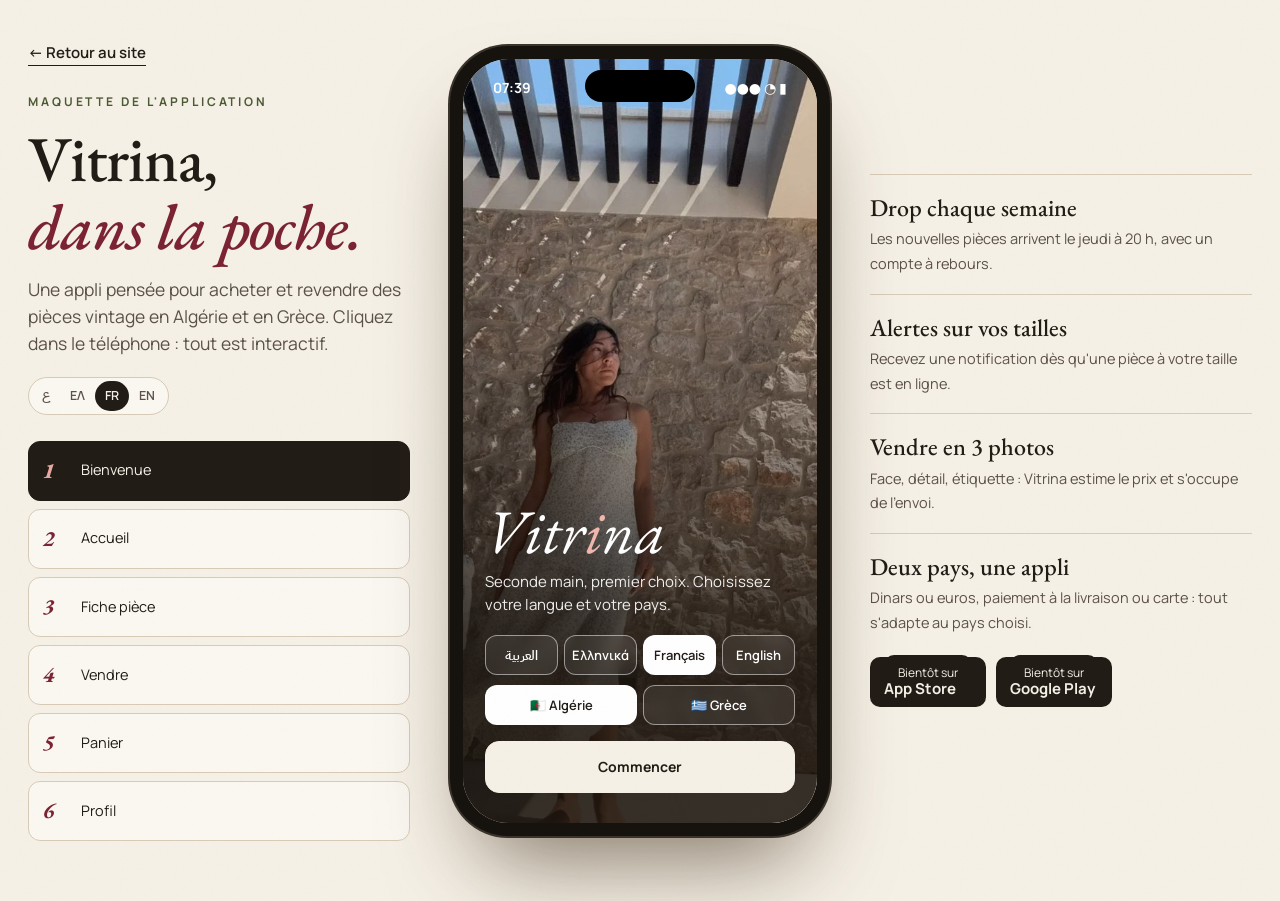
==== app.html @ a3b022a6 "Vitrina : boutique vintage (AR/EL/FR/EN) + maquette de l'appli Co-Authored-By: Claude Opus 5.5 <nore" ====
<!doctype html>
<html lang="fr"><head><meta charset="utf-8"><meta name="viewport" content="width=device-width,initial-scale=1">
<title>Vitrina</title><meta name="robots" content="noindex,nofollow">
<link rel="icon" href="img/favicon.svg">
<link rel="preconnect" href="https://fonts.googleapis.com"><link rel="preconnect" href="https://fonts.gstatic.com" crossorigin>
<link href="https://fonts.googleapis.com/css2?family=EB+Garamond:ital,wght@0,400..600;1,400..600&family=Manrope:wght@400..700&family=IBM+Plex+Sans+Arabic:wght@400;500;600;700&family=Noto+Naskh+Arabic:wght@400..600&display=swap" rel="stylesheet">
<link rel="stylesheet" href="assets/style.css"><link rel="stylesheet" href="assets/app.css">
</head><body>
<div class="appage">
 <div class="side">
  <a href="index.html" class="link" data-a="back_site"></a>
  <div class="kicker" style="margin-top:28px" data-a="t_kick"></div>
  <h1><span data-a="t_h1a"></span><br><em data-a="t_h1b"></em></h1>
  <p class="lead" data-a="t_sub"></p>
  <div class="seg lgs" style="display:inline-flex;margin-top:20px"><button data-l="ar">ع</button><button data-l="el">ΕΛ</button><button data-l="fr">FR</button><button data-l="en">EN</button></div>
  <div class="screens" id="scrlist"></div>
 </div>
 <div class="phone"><div class="scr2"><div class="sbar" id="sbar"><span id="clk">20:14</span><span>●●● ◔ ▮</span></div><div class="view" id="view"></div><div class="tabs" id="tabs"></div></div></div>
 <div class="side right">
  <ul class="feat">
   <li><b data-a="f1"></b><span data-a="f1d"></span></li>
   <li><b data-a="f2"></b><span data-a="f2d"></span></li>
   <li><b data-a="f3"></b><span data-a="f3d"></span></li>
   <li><b data-a="f4"></b><span data-a="f4d"></span></li>
  </ul>
  <div class="store"><span><span data-a="soon"></span><b>App Store</b></span><span><span data-a="soon"></span><b>Google Play</b></span></div>
 </div>
</div>
<script src="assets/produits.js"></script><script src="assets/i18n.js"></script><script src="assets/app.js"></script>
</body></html>
---- assets/style.css ----
:root{
  --paper:#F6F1E7; --paper2:#EFE7D8; --card:#FBF8F2; --ink:#221C17; --ink2:#5B5148; --line:#D8CCB8;
  --olive:#4C5B33; --olive2:#6E7F4E; --bord:#7B2333; --bord2:#9C3446; --blush:#EAD2C8; --tape:rgba(232,220,196,.82);
  --serif:"EB Garamond", "Noto Naskh Arabic", Georgia, serif;
  --sans:"Manrope", "IBM Plex Sans Arabic", system-ui, sans-serif;
  --r:4px;
}
*{box-sizing:border-box;margin:0;padding:0}
html{scroll-behavior:smooth}
body{background:var(--paper);color:var(--ink);font-family:var(--sans);font-size:16px;line-height:1.55;-webkit-font-smoothing:antialiased;overflow-x:hidden}
html[lang=ar] body{--serif:"Noto Naskh Arabic","EB Garamond",serif;--sans:"IBM Plex Sans Arabic","Manrope",sans-serif;font-size:17px}
img{display:block;max-width:100%;-webkit-user-drag:none;user-select:none}
a{color:inherit;text-decoration:none}
button,input,select,textarea{font:inherit;color:inherit}
.wrap{max-width:1240px;margin:0 auto;padding:0 28px}
@media(max-width:640px){.wrap{padding:0 16px}}

/* grain */
body:before{content:"";position:fixed;inset:0;pointer-events:none;z-index:100;opacity:.35;mix-blend-mode:multiply;
background-image:url("data:image/svg+xml,%3Csvg xmlns='http://www.w3.org/2000/svg' width='140' height='140'%3E%3Cfilter id='n'%3E%3CfeTurbulence type='fractalNoise' baseFrequency='.9' numOctaves='2' stitchTiles='stitch'/%3E%3CfeColorMatrix values='0 0 0 0 .45 0 0 0 0 .38 0 0 0 0 .3 0 0 0 .09 0'/%3E%3C/filter%3E%3Crect width='100%25' height='100%25' filter='url(%23n)'/%3E%3C/svg%3E")}

/* ---------- top bar ---------- */
.ribbon{background:var(--olive);color:#F3EEDF;font-size:12.5px;letter-spacing:.06em;text-align:center;padding:7px 12px}
.ribbon b{font-weight:600}
header.top{position:sticky;top:0;z-index:50;background:rgba(246,241,231,.94);backdrop-filter:blur(10px);border-bottom:1px solid var(--line)}
.top .wrap{display:flex;align-items:center;gap:22px;height:72px}
.logo{display:flex;flex-direction:column;line-height:1}
.logo .w{font-family:"EB Garamond",serif;font-style:italic;font-size:34px;letter-spacing:-.01em;color:var(--ink)}
.logo .w i{color:var(--bord);font-style:italic}
.logo .s{font-size:9.5px;letter-spacing:.32em;text-transform:uppercase;color:var(--ink2);margin-top:3px;font-family:"Manrope",sans-serif}
nav.main{display:flex;gap:26px;margin-inline-start:18px}
nav.main a{font-size:14.5px;font-weight:500;position:relative;padding:4px 0}
nav.main a.on:after,nav.main a:hover:after{content:"";position:absolute;left:0;right:0;bottom:-2px;height:1.5px;background:var(--bord)}
.tools{margin-inline-start:auto;display:flex;align-items:center;gap:10px}
.seg{display:flex;border:1px solid var(--line);border-radius:99px;padding:3px;background:var(--card)}
.seg button{border:0;background:none;padding:5px 10px;border-radius:99px;font-size:12.5px;font-weight:600;cursor:pointer;color:var(--ink2);white-space:nowrap}
.seg button.on{background:var(--ink);color:var(--paper)}
.cartbtn{position:relative;display:flex;align-items:center;gap:8px;border:1px solid var(--ink);border-radius:99px;padding:8px 14px;font-size:14px;font-weight:600}
.cartbtn .n{background:var(--bord);color:#fff;min-width:20px;height:20px;border-radius:99px;font-size:11.5px;display:grid;place-items:center;padding:0 5px}
.burger{display:none;background:none;border:0;width:40px;height:40px;cursor:pointer}
.burger span{display:block;height:1.5px;background:var(--ink);margin:6px 8px}
@media(max-width:980px){
  nav.main{display:none;position:absolute;top:72px;left:0;right:0;background:var(--paper);flex-direction:column;gap:0;margin:0;border-bottom:1px solid var(--line)}
  nav.main.open{display:flex}
  nav.main a{padding:14px 28px;border-top:1px solid var(--line)}
  nav.main a:after{display:none}
  .burger{display:block}
  .tools .seg.lang{display:none}
}
@media(max-width:640px){
  .top .wrap{gap:8px;height:64px}
  nav.main{top:64px}
  .logo .w{font-size:28px}
  .logo .s{display:none}
  .cartbtn .lbl{display:none}
  .cartbtn{padding:7px 10px}
  .seg button{padding:5px 8px}
}
.langbar{display:none}
@media(max-width:980px){.langbar{display:flex;justify-content:center;gap:6px;padding:10px;border-bottom:1px solid var(--line);background:var(--paper2)}}

/* ---------- type ---------- */
.kicker{font-size:12px;letter-spacing:.24em;text-transform:uppercase;color:var(--olive);font-weight:700}
html[lang=ar] .kicker{letter-spacing:0;font-size:14px}
h1,h2,h3{font-family:var(--serif);font-weight:500;letter-spacing:-.015em;line-height:1.05}
h2{font-size:clamp(34px,4.6vw,56px)}
h2 em,h1 em{font-style:italic;color:var(--bord)}
.lead{color:var(--ink2);font-size:17.5px;max-width:56ch}
.btn{display:inline-flex;align-items:center;gap:10px;background:var(--ink);color:var(--paper);border:1px solid var(--ink);padding:14px 24px;border-radius:99px;font-weight:600;font-size:15px;cursor:pointer;transition:.25s}
.btn:hover{background:var(--bord);border-color:var(--bord)}
.btn.ghost{background:transparent;color:var(--ink)}
.btn.ghost:hover{background:var(--ink);color:var(--paper)}
.btn.olive{background:var(--olive);border-color:var(--olive)}
.arrow{display:inline-block;transition:.25s}
html[dir=rtl] .arrow{transform:scaleX(-1)}
.btn:hover .arrow{translate:4px 0}
html[dir=rtl] .btn:hover .arrow{translate:-4px 0}

/* ---------- hero ---------- */
.hero{padding:56px 0 40px;position:relative}
.hero .wrap{display:grid;grid-template-columns:1.05fr 1fr;gap:40px;align-items:center}
.hero h1{font-size:clamp(52px,7.4vw,104px);margin:18px 0 22px}
.hero h1 .l2{display:block;font-style:italic;color:var(--bord);padding-inline-start:.6em}
.hero .lead{margin-bottom:30px}
.hero .ctas{display:flex;gap:12px;flex-wrap:wrap}
.stats{display:flex;gap:34px;margin-top:44px;padding-top:24px;border-top:1px solid var(--line)}
.stats b{font-family:var(--serif);font-size:38px;font-weight:500;display:block;line-height:1}
.stats span{font-size:13px;color:var(--ink2)}
.collage{position:relative;height:620px}
.ph{position:absolute;background:#fff;padding:10px 10px 38px;box-shadow:0 18px 40px -18px rgba(60,40,20,.45);transition:transform .6s cubic-bezier(.2,.7,.2,1)}
.ph img{width:100%;height:100%;object-fit:cover}
.ph .cap{position:absolute;bottom:9px;left:12px;right:12px;font-family:"EB Garamond",serif;font-style:italic;font-size:17px;color:var(--ink2)}
.ph:before{content:"";position:absolute;top:-12px;left:50%;width:92px;height:26px;margin-left:-46px;background:var(--tape);transform:rotate(-3deg);box-shadow:0 1px 2px rgba(0,0,0,.08)}
.ph.a{width:56%;height:78%;left:4%;top:4%;transform:rotate(-4deg);z-index:2}
.ph.b{width:46%;height:60%;right:0;top:0;transform:rotate(5deg)}
.ph.c{width:44%;height:52%;right:8%;bottom:0;transform:rotate(-2deg);z-index:3}
.collage:hover .ph.a{transform:rotate(-6deg) translateY(-6px)}
.collage:hover .ph.b{transform:rotate(7deg) translateX(6px)}
.stamp{position:absolute;left:46%;bottom:6%;z-index:4;width:118px;height:118px;border-radius:50%;background:var(--bord);color:#F6EADF;display:grid;place-items:center;text-align:center;font-family:"EB Garamond",serif;font-style:italic;font-size:17px;line-height:1.1;transform:rotate(-12deg);animation:spin 18s linear infinite}
@keyframes spin{to{transform:rotate(348deg)}}
@media(max-width:900px){
  .hero .wrap{grid-template-columns:1fr}
  .collage{height:440px;order:-1}
  .stats{gap:20px}
  .stats b{font-size:30px}
}
@media(max-width:520px){.collage{height:360px}.stamp{width:90px;height:90px;font-size:14px}}

/* marquee */
.marquee{border-block:1px solid var(--ink);overflow:hidden;background:var(--paper2);direction:ltr}
.marquee .t{display:flex;gap:46px;white-space:nowrap;padding:14px 0;animation:mq 34s linear infinite;width:max-content;font-family:"EB Garamond",serif;font-size:24px;font-style:italic}
.marquee .t span:nth-child(even){color:var(--bord)}
@keyframes mq{to{transform:translateX(-50%)}}

/* sections */
section.s{padding:84px 0}
.shead{display:flex;align-items:end;justify-content:space-between;gap:20px;margin-bottom:36px;flex-wrap:wrap}
.shead .kicker{margin-bottom:10px}
.link{font-weight:600;border-bottom:1.5px solid var(--ink);padding-bottom:2px;font-size:15px}
.link:hover{color:var(--bord);border-color:var(--bord)}

/* products */
.grid{display:grid;grid-template-columns:repeat(4,1fr);gap:28px 22px}
@media(max-width:1000px){.grid{grid-template-columns:repeat(3,1fr)}}
@media(max-width:700px){.grid{grid-template-columns:repeat(2,1fr);gap:22px 12px}.pc .meta{flex-direction:column;gap:2px}.pc .pr{font-size:18px}.pc h3{font-size:14px}}
.pc{display:block;position:relative}
.pc .im{aspect-ratio:3/4;overflow:hidden;background:var(--paper2);border-radius:var(--r);position:relative}
.pc .im img{width:100%;height:100%;object-fit:cover;transition:transform .8s cubic-bezier(.2,.7,.2,1)}
.pc:hover .im img{transform:scale(1.045)}
.pc .tag{position:absolute;top:10px;inset-inline-start:10px;background:var(--card);font-size:11px;font-weight:700;letter-spacing:.08em;text-transform:uppercase;padding:5px 9px;border-radius:99px}
html[lang=ar] .pc .tag{letter-spacing:0}
.pc .tag.n{background:var(--olive);color:#fff}
.pc .quick{position:absolute;bottom:10px;inset-inline-end:10px;width:40px;height:40px;border-radius:50%;background:var(--ink);color:#fff;border:0;display:grid;place-items:center;font-size:20px;cursor:pointer;opacity:0;transform:translateY(8px);transition:.3s}
.pc:hover .quick{opacity:1;transform:none}
@media(hover:none){.pc .quick{opacity:1;transform:none}}
.pc .quick.ok{background:var(--olive)}
.pc .meta{display:flex;justify-content:space-between;gap:10px;margin-top:12px;align-items:baseline}
.pc h3{font-family:var(--sans);font-weight:500;font-size:15px;line-height:1.3;letter-spacing:0}
.pc .sz{font-size:12.5px;color:var(--ink2);margin-top:3px}
.pc .pr{font-family:var(--serif);font-size:20px;white-space:nowrap;font-weight:500}
.pc.sold .im:after{content:attr(data-sold);position:absolute;inset:0;background:rgba(246,241,231,.6);display:grid;place-items:center;font-family:var(--serif);font-size:26px;font-style:italic}

/* categories */
.cats{display:grid;grid-template-columns:repeat(5,1fr);gap:14px}
.cat{position:relative;aspect-ratio:3/4.2;overflow:hidden;border-radius:var(--r);display:block}
.cat img{width:100%;height:100%;object-fit:cover;transition:transform .8s}
.cat:hover img{transform:scale(1.06)}
.cat:after{content:"";position:absolute;inset:0;background:linear-gradient(180deg,transparent 45%,rgba(25,18,12,.68))}
.cat span{position:absolute;bottom:16px;left:16px;right:16px;z-index:2;color:#fff;font-family:var(--serif);font-size:25px;line-height:1.05}
.cat small{display:block;font-family:var(--sans);font-size:12px;opacity:.85;margin-top:4px}
@media(max-width:900px){.cats{grid-template-columns:repeat(3,1fr)}}
@media(max-width:560px){.cats{grid-template-columns:repeat(2,1fr)}.cat span{font-size:21px}}

/* how */
.how{background:var(--card);border-block:1px solid var(--line)}
.steps{display:grid;grid-template-columns:repeat(3,1fr);gap:0}
.step{padding:30px 30px 34px;border-inline-start:1px solid var(--line)}
.step:first-child{border:0}
.step .no{font-family:"EB Garamond",serif;font-style:italic;font-size:64px;color:var(--bord);line-height:.9}
.step h3{font-size:28px;margin:16px 0 10px}
.step p{color:var(--ink2);font-size:15.5px}
@media(max-width:800px){.steps{grid-template-columns:1fr}.step{border:0;border-top:1px solid var(--line);padding:26px 0}.step:first-child{border:0}}

/* two shores */
.shores{display:grid;grid-template-columns:1fr 1fr;gap:20px;margin-top:40px}
.shore{border:1px solid var(--ink);border-radius:var(--r);padding:30px;display:flex;flex-direction:column;gap:12px;position:relative;overflow:hidden;background:var(--card);cursor:pointer;transition:.3s;text-align:start}
.shore:hover{transform:translateY(-3px);box-shadow:0 14px 30px -16px rgba(60,40,20,.4)}
.shore .fl{font-size:44px;line-height:1}
.shore h3{font-size:40px}
.shore p{color:var(--ink2)}
.shore.on{background:var(--ink);color:var(--paper)}
.shore.on p{color:#CFC5B5}
.shore .pick{margin-top:auto;font-weight:700;font-size:14px}
@media(max-width:700px){.shores{grid-template-columns:1fr}.shore h3{font-size:32px}}

/* editorial band */
.band{display:grid;grid-template-columns:1fr 1fr;min-height:560px;background:var(--olive);color:#F3EEDF}
.band .im{position:relative;overflow:hidden}
.band .im img{width:100%;height:100%;object-fit:cover}
.band .tx{padding:70px 64px;display:flex;flex-direction:column;justify-content:center;gap:20px}
.band .kicker{color:#CBD6AE}
.band h2 em{color:#F0C9B7}
.band .lead{color:#E3E2CF}
.band .btn{background:#F3EEDF;color:var(--ink);border-color:#F3EEDF;align-self:flex-start}
.band .btn:hover{background:var(--bord);color:#fff;border-color:var(--bord)}
@media(max-width:860px){.band{grid-template-columns:1fr}.band .im{height:420px}.band .tx{padding:44px 20px}}

/* app teaser */
.appt{display:grid;grid-template-columns:1.1fr .9fr;gap:40px;align-items:center}
.phones{position:relative;height:560px}
.mini{position:absolute;width:250px;height:520px;border-radius:40px;background:#1c1915;padding:10px;box-shadow:0 30px 60px -24px rgba(40,25,10,.55)}
.mini .scr{width:100%;height:100%;border-radius:31px;overflow:hidden;background:var(--paper);position:relative}
.mini.one{left:6%;top:30px;transform:rotate(-6deg)}
.mini.two{left:42%;top:0;transform:rotate(5deg)}
.mini .scr img{width:100%;height:62%;object-fit:cover}
.mini .bar{padding:12px 14px}
.mini .bar b{font-family:"EB Garamond",serif;font-style:italic;font-size:24px}
.mini .bar p{font-size:11px;color:var(--ink2)}
.mini .chip{display:inline-block;background:var(--bord);color:#fff;font-size:10px;padding:4px 8px;border-radius:99px;margin-top:8px}
@media(max-width:900px){.appt{grid-template-columns:1fr}.phones{height:460px;order:-1}.mini{width:200px;height:420px}.mini.two{left:44%}}
@media(max-width:480px){.mini{width:170px;height:360px}.mini.one{left:0}.mini.two{left:40%}}

/* tiktok strip */
.strip{display:grid;grid-template-columns:repeat(6,1fr);gap:8px}
.strip a{aspect-ratio:9/14;overflow:hidden;border-radius:var(--r);position:relative}
.strip img{width:100%;height:100%;object-fit:cover;transition:.6s}
.strip a:hover img{transform:scale(1.06)}
.strip a:after{content:"▶";position:absolute;top:8px;inset-inline-end:10px;color:#fff;font-size:12px;text-shadow:0 1px 4px rgba(0,0,0,.5)}
@media(max-width:800px){.strip{grid-template-columns:repeat(3,1fr)}}

/* footer */
footer{background:var(--ink);color:#D9CFBF;padding:64px 0 28px;margin-top:0}
footer .cols{display:grid;grid-template-columns:1.6fr 1fr 1fr 1fr;gap:30px}
footer .logo .w{color:#F6F1E7}
footer .logo .w i{color:#E9A9A0}
footer .logo .s{color:#A99F90}
footer h4{font-size:12px;letter-spacing:.2em;text-transform:uppercase;color:#A99F90;margin-bottom:14px;font-weight:700}
html[lang=ar] footer h4{letter-spacing:0;font-size:14px}
footer ul{list-style:none;display:grid;gap:8px;font-size:15px}
footer a:hover{color:#fff}
footer .tag{margin-top:16px;max-width:36ch;font-size:15px}
footer .bot{border-top:1px solid #3d352d;margin-top:44px;padding-top:20px;display:flex;justify-content:space-between;gap:12px;font-size:13px;color:#A99F90;flex-wrap:wrap}
@media(max-width:800px){footer .cols{grid-template-columns:1fr 1fr}}

/* page head */
.phead{padding:54px 0 30px;border-bottom:1px solid var(--line)}
.phead h1{font-size:clamp(46px,6vw,80px);margin:12px 0 12px}
.crumbs{font-size:13px;color:var(--ink2)}
.crumbs a:hover{color:var(--bord)}

/* shop filters */
.shop{display:grid;grid-template-columns:240px 1fr;gap:40px;padding:36px 0 90px}
.filters{position:sticky;top:96px;align-self:start;display:grid;gap:26px}
.fg h4{font-size:12px;letter-spacing:.18em;text-transform:uppercase;margin-bottom:10px;color:var(--ink2);font-weight:700}
html[lang=ar] .fg h4{letter-spacing:0;font-size:14px}
.chips{display:flex;flex-wrap:wrap;gap:7px}
.chip{border:1px solid var(--line);background:var(--card);padding:7px 13px;border-radius:99px;font-size:13.5px;cursor:pointer;transition:.2s}
.chip:hover{border-color:var(--ink)}
.chip.on{background:var(--ink);color:var(--paper);border-color:var(--ink)}
.bar2{display:flex;justify-content:space-between;align-items:center;margin-bottom:22px;gap:12px;flex-wrap:wrap}
.bar2 .cnt{font-family:var(--serif);font-size:22px}
select.sel{border:1px solid var(--line);background:var(--card);padding:9px 14px;border-radius:99px;font-size:14px}
.empty{padding:60px 0;text-align:center;color:var(--ink2);font-family:var(--serif);font-size:24px}
@media(max-width:860px){.shop{grid-template-columns:1fr;gap:20px}.filters{position:static;display:flex;overflow-x:auto;gap:18px;padding-bottom:4px}.fg{min-width:max-content}.chips{flex-wrap:nowrap}}

/* product page */
.pp{display:grid;grid-template-columns:1.1fr .9fr;gap:56px;padding:34px 0 80px}
.gal{display:grid;gap:12px}
.gal .main{aspect-ratio:3/4;border-radius:var(--r);overflow:hidden;background:var(--paper2);cursor:zoom-in}
.gal .main img{width:100%;height:100%;object-fit:cover;transition:transform .3s}
.gal .main.z img{transform:scale(1.8);cursor:zoom-out}
.gal .th{display:flex;gap:10px}
.gal .th button{width:76px;aspect-ratio:3/4;border-radius:var(--r);overflow:hidden;border:2px solid transparent;cursor:pointer;padding:0;background:none}
.gal .th button.on{border-color:var(--ink)}
.gal .th img{width:100%;height:100%;object-fit:cover}
.info{position:sticky;top:100px;align-self:start}
.info h1{font-size:clamp(36px,4vw,54px);margin:14px 0 16px}
.info .price{font-family:var(--serif);font-size:38px;margin-bottom:22px;display:flex;align-items:baseline;gap:12px}
.info .price small{font-family:var(--sans);font-size:13px;color:var(--ink2)}
.specs{display:grid;grid-template-columns:1fr 1fr;border:1px solid var(--line);border-radius:var(--r);margin-bottom:22px;background:var(--card)}
.specs div{padding:14px 16px;border-bottom:1px solid var(--line)}
.specs div:nth-child(odd){border-inline-end:1px solid var(--line)}
.specs div:nth-last-child(-n+2){border-bottom:0}
.specs span{display:block;font-size:12px;color:var(--ink2)}
.specs b{font-weight:600}
.uniq{display:flex;align-items:center;gap:10px;font-size:14px;color:var(--bord);font-weight:600;margin-bottom:18px}
.uniq:before{content:"";width:8px;height:8px;border-radius:50%;background:var(--bord);animation:pulse 1.6s infinite}
@keyframes pulse{50%{opacity:.25}}
.info .btn{width:100%;justify-content:center;padding:17px}
.assure{list-style:none;margin-top:24px;display:grid;gap:12px;font-size:14.5px}
.assure li{display:flex;gap:12px;align-items:center}
.assure i{width:30px;height:30px;border-radius:50%;background:var(--paper2);display:grid;place-items:center;font-style:normal;flex:none}
@media(max-width:900px){.pp{grid-template-columns:1fr;gap:26px}.info{position:static}}

/* cart */
.cart{display:grid;grid-template-columns:1.2fr .8fr;gap:44px;padding:36px 0 90px}
.line{display:grid;grid-template-columns:96px 1fr auto;gap:18px;padding:18px 0;border-bottom:1px solid var(--line);align-items:center}
.line img{width:96px;aspect-ratio:3/4;object-fit:cover;border-radius:var(--r)}
.line h3{font-family:var(--sans);font-size:16px;font-weight:600;letter-spacing:0}
.line .sm{font-size:13px;color:var(--ink2)}
.line .rm{background:none;border:0;font-size:13px;text-decoration:underline;color:var(--ink2);cursor:pointer;margin-top:6px}
.line .pr{font-family:var(--serif);font-size:22px}
.sum{background:var(--card);border:1px solid var(--line);border-radius:var(--r);padding:26px;align-self:start;position:sticky;top:100px}
.sum h2{font-size:30px;margin-bottom:16px}
.row{display:flex;justify-content:space-between;padding:8px 0;font-size:15px}
.row.t{border-top:1px solid var(--line);margin-top:8px;padding-top:14px;font-family:var(--serif);font-size:26px}
.form{display:grid;gap:12px;margin-top:20px}
.form label{font-size:12.5px;font-weight:600;color:var(--ink2);display:grid;gap:5px}
.form input,.form select,.form textarea{border:1px solid var(--line);background:var(--paper);border-radius:var(--r);padding:12px 13px;font-size:15px;width:100%}
.form input:focus,.form select:focus,.form textarea:focus{outline:2px solid var(--olive);outline-offset:-1px}
.pays{display:grid;grid-template-columns:1fr 1fr;gap:8px}
.pays label{border:1px solid var(--line);border-radius:var(--r);padding:12px;display:flex;gap:8px;align-items:center;font-size:14px;color:var(--ink);cursor:pointer;background:var(--paper)}
.pays input{width:auto}
.ok{text-align:center;padding:70px 20px}
.ok .big{font-family:"EB Garamond",serif;font-style:italic;font-size:90px;color:var(--olive);line-height:1}
@media(max-width:900px){.cart{grid-template-columns:1fr}.sum{position:static}}

/* sell */
.sell{display:grid;grid-template-columns:1fr 1fr;gap:50px;padding:40px 0 90px}
.sell .im{border-radius:var(--r);overflow:hidden;aspect-ratio:4/5}
.sell .im img{width:100%;height:100%;object-fit:cover}
.drop{border:1.5px dashed var(--ink2);border-radius:var(--r);padding:20px;text-align:center;cursor:pointer;background:var(--paper);font-size:14px;color:var(--ink2)}
.prev{display:flex;gap:8px;flex-wrap:wrap;margin-top:8px}
.prev img{width:70px;height:90px;object-fit:cover;border-radius:3px}
@media(max-width:860px){.sell{grid-template-columns:1fr}}

/* reveal */
.rv{opacity:0;transform:translateY(26px);transition:opacity .9s ease,transform .9s cubic-bezier(.2,.7,.2,1)}
.rv.in{opacity:1;transform:none}
@media(prefers-reduced-motion:reduce){.rv{opacity:1;transform:none}.marquee .t,.stamp{animation:none}}

/* toast */
.toast{position:fixed;bottom:24px;left:50%;transform:translate(-50%,30px);background:var(--ink);color:var(--paper);padding:13px 20px;border-radius:99px;font-size:14px;opacity:0;transition:.35s;z-index:200;display:flex;gap:14px;align-items:center;white-space:nowrap}
.toast.on{opacity:1;transform:translate(-50%,0)}
.toast a{text-decoration:underline;font-weight:700}
---- assets/app.css ----
.appage{min-height:100vh;display:grid;grid-template-columns:1fr auto 1fr;gap:40px;align-items:center;padding:40px 28px 60px;max-width:1300px;margin:0 auto}
.appage .side h1{font-size:clamp(44px,5vw,72px);margin:14px 0 16px}
.appage .side h1 em{font-style:italic;color:var(--bord)}
.screens{display:grid;gap:8px;margin-top:26px}
.screens button{display:flex;gap:12px;align-items:center;text-align:start;border:1px solid var(--line);background:var(--card);border-radius:12px;padding:12px 14px;cursor:pointer;font-size:14.5px;transition:.2s}
.screens button b{font-family:"EB Garamond",serif;font-style:italic;font-size:22px;color:var(--bord);width:26px}
.screens button.on{background:var(--ink);color:var(--paper);border-color:var(--ink)}
.screens button.on b{color:#E9A9A0}
.feat{list-style:none;display:grid;gap:18px}
.feat li{border-top:1px solid var(--line);padding-top:14px}
.feat b{display:block;font-family:var(--serif);font-size:24px;font-weight:500}
.feat span{color:var(--ink2);font-size:14.5px}
.store{display:flex;gap:10px;margin-top:22px;flex-wrap:wrap}
.store span{background:var(--ink);color:var(--paper);border-radius:10px;padding:9px 14px;font-size:12px;line-height:1.2}
.store span b{display:block;font-size:15px}
@media(max-width:1100px){.appage{grid-template-columns:1fr;justify-items:center}.appage .side{max-width:560px;width:100%}.appage .right{order:3}}

/* phone */
.phone{width:380px;height:790px;border-radius:58px;background:#16130f;padding:13px;box-shadow:0 0 0 2px #3a332b,0 50px 90px -30px rgba(50,30,10,.6);position:relative}
.phone:before{content:"";position:absolute;top:24px;left:50%;transform:translateX(-50%);width:110px;height:32px;background:#000;border-radius:20px;z-index:20}
.scr2{width:100%;height:100%;border-radius:46px;overflow:hidden;background:var(--paper);position:relative;display:flex;flex-direction:column}
@media(max-width:420px){.phone{width:340px;height:710px;border-radius:50px;padding:11px}.scr2{border-radius:40px}}
.sbar{height:50px;flex:none;display:flex;justify-content:space-between;align-items:center;padding:8px 30px 0;font-size:14px;font-weight:700;direction:ltr}
.view{flex:1;overflow-y:auto;overflow-x:hidden;scrollbar-width:none;position:relative}
.view::-webkit-scrollbar{display:none}
.tabs{flex:none;display:grid;grid-template-columns:repeat(5,1fr);border-top:1px solid var(--line);background:var(--card);padding:8px 6px 22px}
.tabs button{background:none;border:0;display:grid;justify-items:center;gap:2px;font-size:10.5px;color:var(--ink2);cursor:pointer}
.tabs button i{font-style:normal;font-size:19px;line-height:1.2}
.tabs button.on{color:var(--ink);font-weight:700}
.tabs .plus i{width:44px;height:44px;border-radius:50%;background:var(--bord);color:#fff;display:grid;place-items:center;font-size:24px;margin-top:-18px;box-shadow:0 8px 16px -6px rgba(123,35,51,.6)}
.scrn{animation:fadein .35s ease}
@keyframes fadein{from{opacity:0;transform:translateY(10px)}}
.pad{padding:6px 18px 24px}
.apph{display:flex;justify-content:space-between;align-items:center;padding:4px 18px 10px}
.apph .w{font-family:"EB Garamond",serif;font-style:italic;font-size:30px}
.apph .w i{color:var(--bord)}
.ic{width:38px;height:38px;border-radius:50%;border:1px solid var(--line);background:var(--card);display:grid;place-items:center;font-size:16px;cursor:pointer;position:relative}
.ic .d{position:absolute;top:-2px;inset-inline-end:-2px;background:var(--bord);color:#fff;font-size:10px;border-radius:99px;min-width:17px;height:17px;display:grid;place-items:center;padding:0 4px}
.search{margin:0 18px 14px;display:flex;align-items:center;gap:8px;border:1px solid var(--line);background:var(--card);border-radius:14px;padding:11px 14px;font-size:13.5px;color:var(--ink2)}
.stories{display:flex;gap:12px;overflow-x:auto;padding:0 18px 14px;scrollbar-width:none}
.stories::-webkit-scrollbar{display:none}
.story{flex:none;display:grid;justify-items:center;gap:5px;font-size:11px;cursor:pointer;background:none;border:0}
.story span.r{width:62px;height:62px;border-radius:50%;padding:2.5px;background:conic-gradient(var(--bord),var(--olive),#D9A441,var(--bord))}
.story img{width:100%;height:100%;border-radius:50%;object-fit:cover;border:2.5px solid var(--paper)}
.dropb{margin:4px 18px 18px;border-radius:22px;overflow:hidden;position:relative;height:210px;cursor:pointer}
.dropb img{width:100%;height:100%;object-fit:cover;object-position:50% 25%}
.dropb:after{content:"";position:absolute;inset:0;background:linear-gradient(180deg,transparent 30%,rgba(20,14,8,.75))}
.dropb .tx{position:absolute;bottom:16px;left:18px;right:18px;z-index:2;color:#fff}
.dropb .tx small{font-size:10.5px;letter-spacing:.2em;text-transform:uppercase;opacity:.9}
.dropb .tx b{display:block;font-family:"EB Garamond",serif;font-style:italic;font-weight:500;font-size:30px;line-height:1.05;margin-top:2px}
.dropb .cd{position:absolute;top:14px;inset-inline-end:14px;z-index:2;background:rgba(246,241,231,.92);border-radius:99px;font-size:11px;font-weight:700;padding:5px 10px;direction:ltr}
.sec{display:flex;justify-content:space-between;align-items:baseline;padding:0 18px 10px}
.sec h3{font-family:"EB Garamond",serif;font-size:24px;font-weight:500}
html[lang=ar] .sec h3{font-family:var(--serif)}
.sec a{font-size:12px;font-weight:700;text-decoration:underline;cursor:pointer}
.g2{display:grid;grid-template-columns:1fr 1fr;gap:14px 10px;padding:0 18px 20px}
.it{cursor:pointer;position:relative}
.it .im{aspect-ratio:3/4;border-radius:14px;overflow:hidden;background:var(--paper2)}
.it img{width:100%;height:100%;object-fit:cover}
.it h4{font-size:12.5px;font-weight:600;margin-top:7px;line-height:1.25;font-family:var(--sans);white-space:nowrap;overflow:hidden;text-overflow:ellipsis}
.it .p{font-size:13px;color:var(--ink2);display:flex;justify-content:space-between}
.it .p b{color:var(--ink)}
.heart{position:absolute;top:8px;inset-inline-end:8px;width:30px;height:30px;border-radius:50%;background:rgba(251,248,242,.92);border:0;display:grid;place-items:center;font-size:14px;cursor:pointer}
.heart.on{color:var(--bord)}
.hs{display:flex;gap:10px;overflow-x:auto;padding:0 18px 18px;scrollbar-width:none}
.hs::-webkit-scrollbar{display:none}
.hs .it{flex:none;width:132px}
/* product screen */
.pimg{position:relative;height:440px}
.pimg img{width:100%;height:100%;object-fit:cover}
.pimg .back{position:absolute;top:10px;inset-inline-start:14px}
.pimg .heart{top:10px;inset-inline-end:14px;width:38px;height:38px}
.pimg .dots{position:absolute;bottom:14px;left:0;right:0;display:flex;justify-content:center;gap:5px}
.pimg .dots i{width:6px;height:6px;border-radius:50%;background:rgba(255,255,255,.6)}
.pimg .dots i:first-child{background:#fff;width:16px;border-radius:9px}
.pbody{background:var(--paper);border-radius:24px 24px 0 0;margin-top:-22px;position:relative;padding:20px 18px 24px}
.pbody h2{font-size:30px;line-height:1.05}
.pbody .pr{font-family:"EB Garamond",serif;font-size:28px;margin:8px 0 12px}
.pills{display:flex;flex-wrap:wrap;gap:6px;margin-bottom:14px}
.pills span{background:var(--card);border:1px solid var(--line);border-radius:99px;font-size:12px;padding:5px 10px}
.seller{display:flex;align-items:center;gap:10px;border-top:1px solid var(--line);border-bottom:1px solid var(--line);padding:12px 0;margin-bottom:14px}
.seller img{width:42px;height:42px;border-radius:50%;object-fit:cover}
.seller b{display:block;font-size:14px}
.seller small{font-size:12px;color:var(--ink2)}
.seller .ic{margin-inline-start:auto}
.cta2{display:grid;grid-template-columns:1fr 1.4fr;gap:8px}
.abtn{border:1px solid var(--ink);background:var(--ink);color:var(--paper);border-radius:14px;padding:14px;font-weight:700;font-size:14px;cursor:pointer;text-align:center}
.abtn.gh{background:transparent;color:var(--ink)}
.abtn.ok{background:var(--olive);border-color:var(--olive)}
/* sell screen */
.slots{display:grid;grid-template-columns:repeat(3,1fr);gap:8px;margin:14px 0}
.slot{aspect-ratio:3/4;border:1.5px dashed var(--ink2);border-radius:14px;display:grid;place-items:center;text-align:center;font-size:11px;color:var(--ink2);cursor:pointer;overflow:hidden;position:relative;background:var(--card)}
.slot img{position:absolute;inset:0;width:100%;height:100%;object-fit:cover}
.slot i{font-style:normal;font-size:22px;display:block}
.fld{display:grid;gap:4px;font-size:12px;font-weight:600;color:var(--ink2);margin-bottom:10px}
.fld input,.fld select{border:1px solid var(--line);background:var(--card);border-radius:12px;padding:11px 12px;font-size:14px;color:var(--ink)}
.est{background:var(--blush);border-radius:14px;padding:12px 14px;font-size:13px;margin:6px 0 14px}
.est b{font-family:"EB Garamond",serif;font-size:22px;display:block}
/* profile */
.prof{text-align:center;padding:10px 18px 14px}
.prof img{width:84px;height:84px;border-radius:50%;object-fit:cover;margin:0 auto;border:3px solid var(--card);box-shadow:0 6px 16px -8px rgba(0,0,0,.4)}
.prof h3{font-family:"EB Garamond",serif;font-size:28px;font-weight:500;margin-top:8px}
.prof p{font-size:12.5px;color:var(--ink2)}
.kpis{display:grid;grid-template-columns:repeat(3,1fr);margin:14px 18px;border:1px solid var(--line);border-radius:16px;background:var(--card)}
.kpis div{padding:12px 4px;text-align:center}
.kpis div+div{border-inline-start:1px solid var(--line)}
.kpis b{font-family:"EB Garamond",serif;font-size:24px;display:block;line-height:1}
.kpis span{font-size:11px;color:var(--ink2)}
.seg2{display:flex;margin:0 18px 14px;background:var(--paper2);border-radius:12px;padding:3px}
.seg2 button{flex:1;border:0;background:none;padding:9px;border-radius:10px;font-size:13px;font-weight:600;cursor:pointer;color:var(--ink2)}
.seg2 button.on{background:var(--card);color:var(--ink);box-shadow:0 1px 3px rgba(0,0,0,.1)}
.list{margin:0 18px 18px;border:1px solid var(--line);border-radius:16px;background:var(--card)}
.list div{display:flex;justify-content:space-between;padding:13px 14px;font-size:14px}
.list div+div{border-top:1px solid var(--line)}
/* onboarding */
.onb{position:absolute;inset:0;display:flex;flex-direction:column;color:#fff}
.onb>img{position:absolute;inset:0;width:100%;height:100%;object-fit:cover}
.onb:before{content:"";position:absolute;inset:0;background:linear-gradient(180deg,rgba(20,14,8,.05) 25%,rgba(20,14,8,.85) 80%);z-index:1}
.onb .in{position:relative;z-index:2;margin-top:auto;padding:24px 22px 30px}
.onb .w{font-family:"EB Garamond",serif;font-style:italic;font-size:62px;line-height:1}
.onb .w i{color:#F0B8AE}
.onb p{font-size:15px;opacity:.92;margin:8px 0 18px}
.onb .lg{display:grid;grid-template-columns:repeat(4,1fr);gap:6px;margin-bottom:10px}
.onb .lg button,.onb .cn button{border:1px solid rgba(255,255,255,.5);background:rgba(255,255,255,.08);color:#fff;border-radius:12px;padding:9px 0;font-size:13px;font-weight:600;cursor:pointer;backdrop-filter:blur(6px)}
.onb .lg button.on,.onb .cn button.on{background:#fff;color:var(--ink)}
.onb .cn{display:grid;grid-template-columns:1fr 1fr;gap:6px;margin-bottom:16px}
.onb .abtn{background:#F6F1E7;color:var(--ink);border-color:#F6F1E7;width:100%}
.empty2{text-align:center;padding:60px 24px;color:var(--ink2);font-size:14px}
.empty2 b{display:block;font-family:"EB Garamond",serif;font-style:italic;font-size:40px;color:var(--ink)}
.done{position:absolute;inset:0;background:var(--olive);color:#fff;display:grid;place-items:center;text-align:center;padding:30px;z-index:5;animation:fadein .3s}
.done b{font-family:"EB Garamond",serif;font-style:italic;font-size:46px;display:block;line-height:1}
.chipz{display:flex;gap:6px;overflow-x:auto;padding:0 18px 14px;scrollbar-width:none}
.chipz::-webkit-scrollbar{display:none}
.chipz button{flex:none;border:1px solid var(--line);background:var(--card);border-radius:99px;padding:7px 13px;font-size:12.5px;cursor:pointer}
.chipz button.on{background:var(--ink);color:var(--paper);border-color:var(--ink)}
.topbk{display:flex;align-items:center;gap:10px;padding:4px 18px 12px}
.topbk h2{font-size:26px}
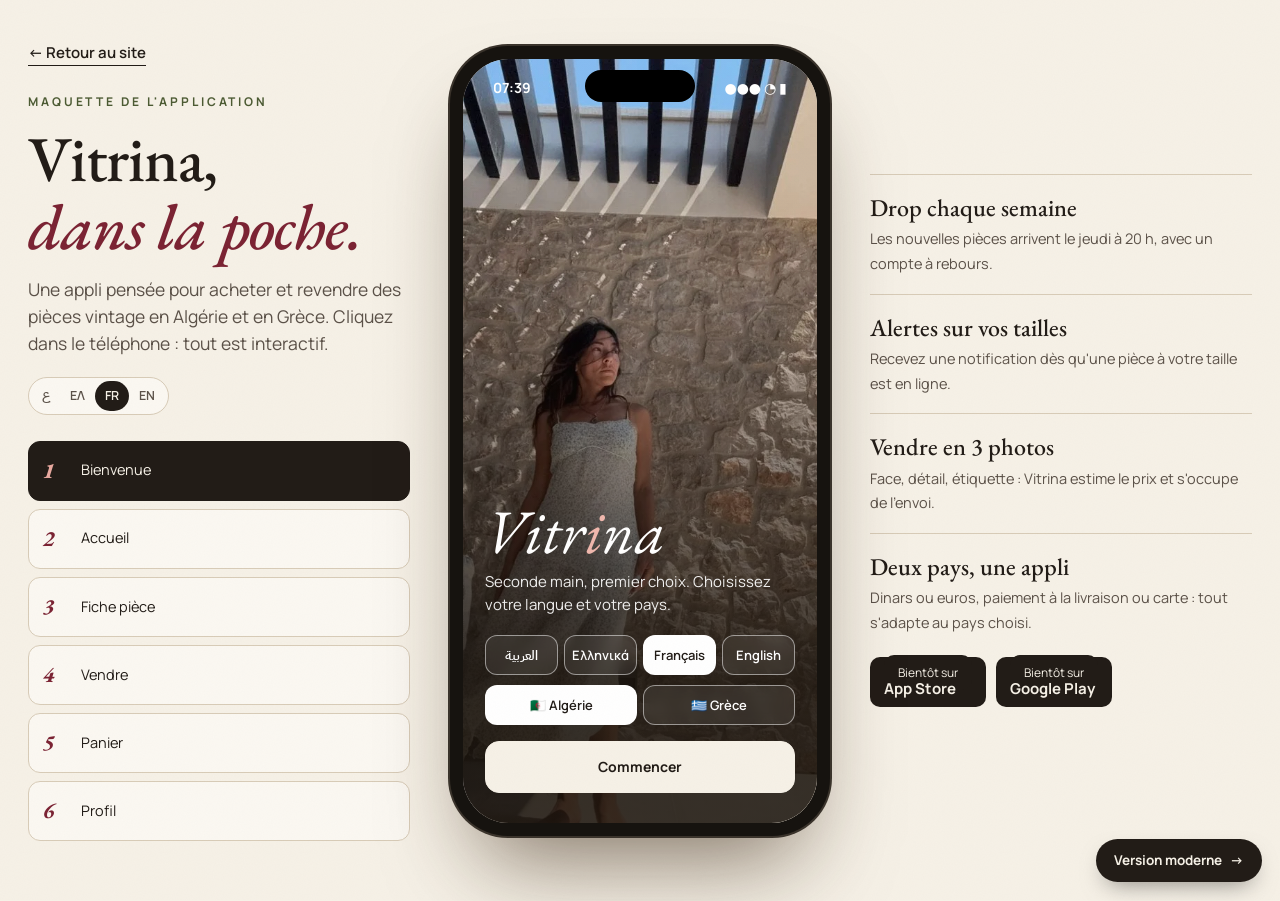
==== commit cbef9b23: "Vitrina : version moderne (/moderne) + bouton de bascule entre les versions Co-Authored-By: Claude O" ====
--- a/app.html
+++ b/app.html
@@ -26,5 +26,6 @@
   <div class="store"><span><span data-a="soon"></span><b>App Store</b></span><span><span data-a="soon"></span><b>Google Play</b></span></div>
  </div>
 </div>
+<a class="vswitch" href="moderne/app.html">Version moderne <span class="arrow">→</span></a>
 <script src="assets/produits.js"></script><script src="assets/i18n.js"></script><script src="assets/app.js"></script>
 </body></html>
--- a/assets/style.css
+++ b/assets/style.css
@@ -313,3 +313,9 @@
 .toast{position:fixed;bottom:24px;left:50%;transform:translate(-50%,30px);background:var(--ink);color:var(--paper);padding:13px 20px;border-radius:99px;font-size:14px;opacity:0;transition:.35s;z-index:200;display:flex;gap:14px;align-items:center;white-space:nowrap}
 .toast.on{opacity:1;transform:translate(-50%,0)}
 .toast a{text-decoration:underline;font-weight:700}
+
+.vswitch{position:fixed;bottom:18px;inset-inline-end:18px;z-index:90;background:var(--ink);color:var(--paper);padding:11px 18px;border-radius:99px;font-size:13.5px;font-weight:700;box-shadow:0 10px 24px -10px rgba(0,0,0,.5);display:flex;gap:8px;align-items:center;transition:.25s}
+.vswitch:hover{background:var(--bord)}
+
+html,body{overflow-x:clip}
+@media(max-width:640px){.vswitch{bottom:12px;inset-inline-end:12px;padding:9px 14px;font-size:12px}}
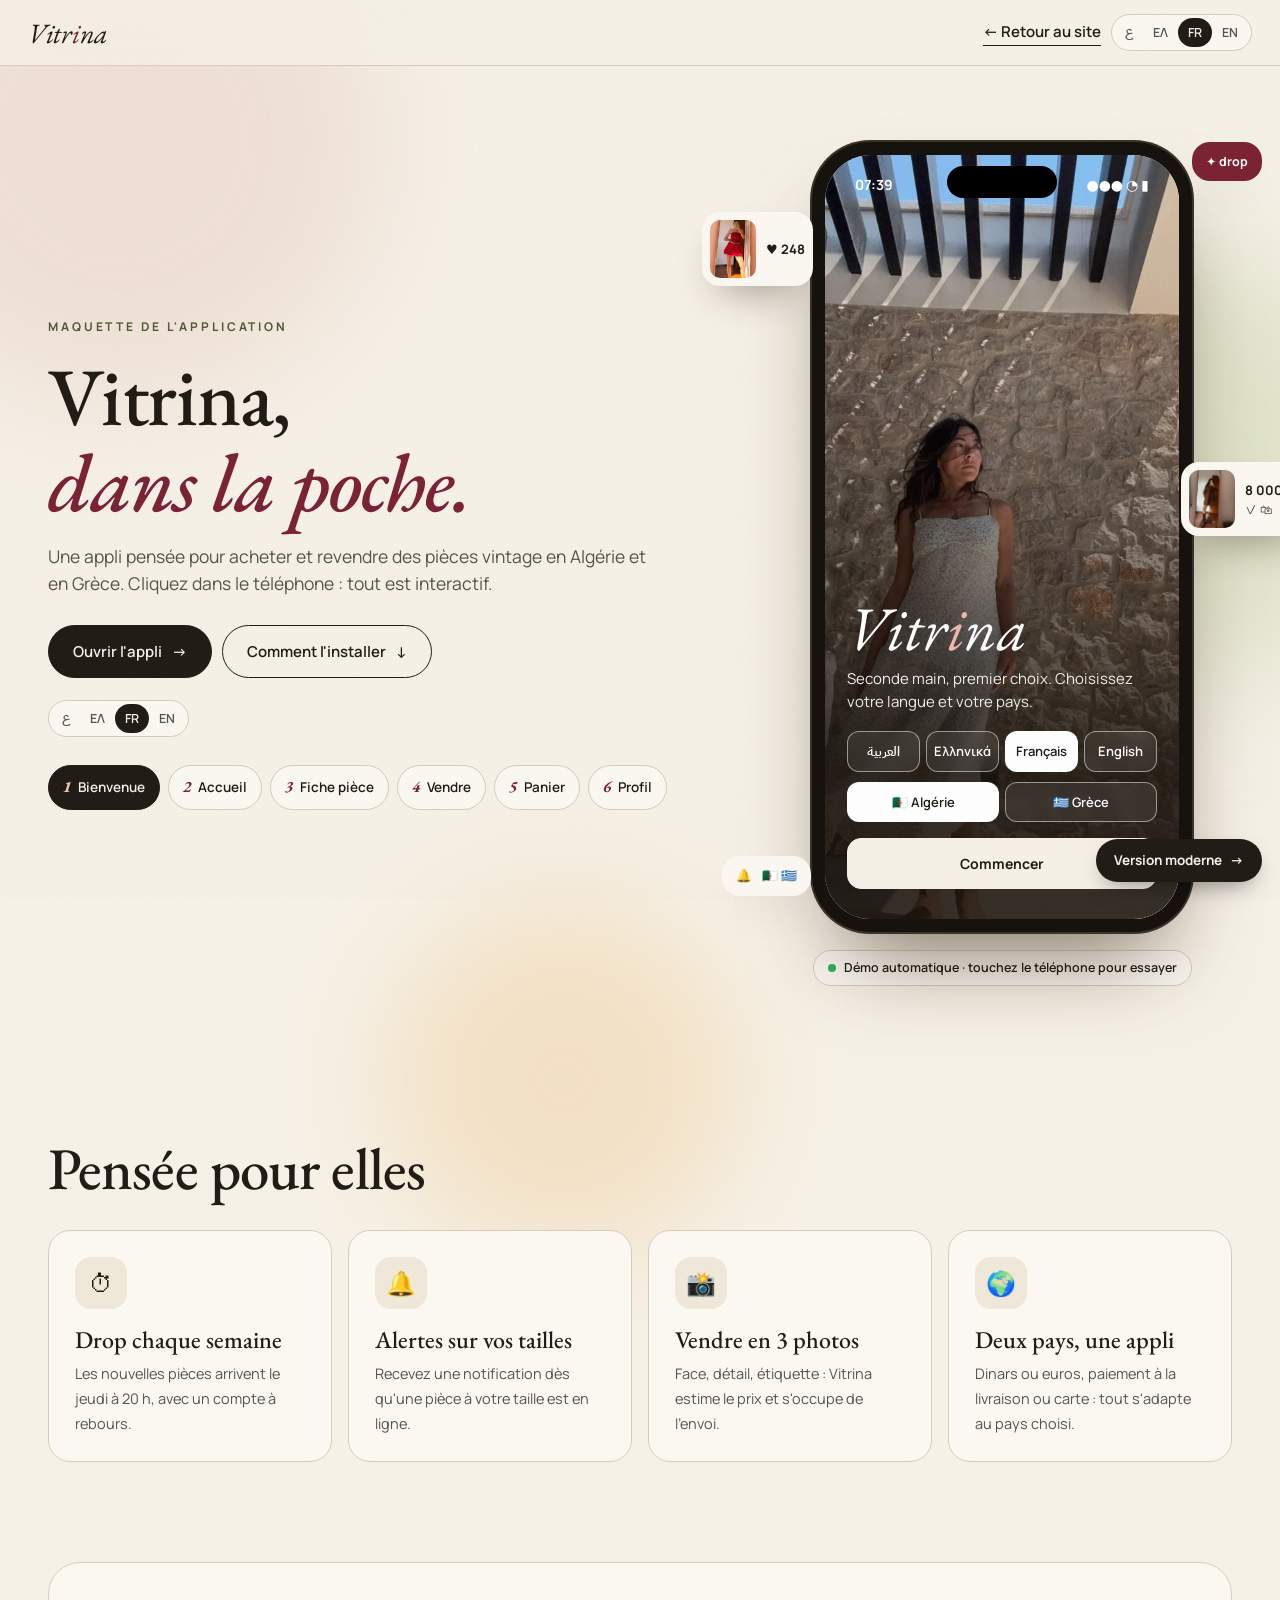
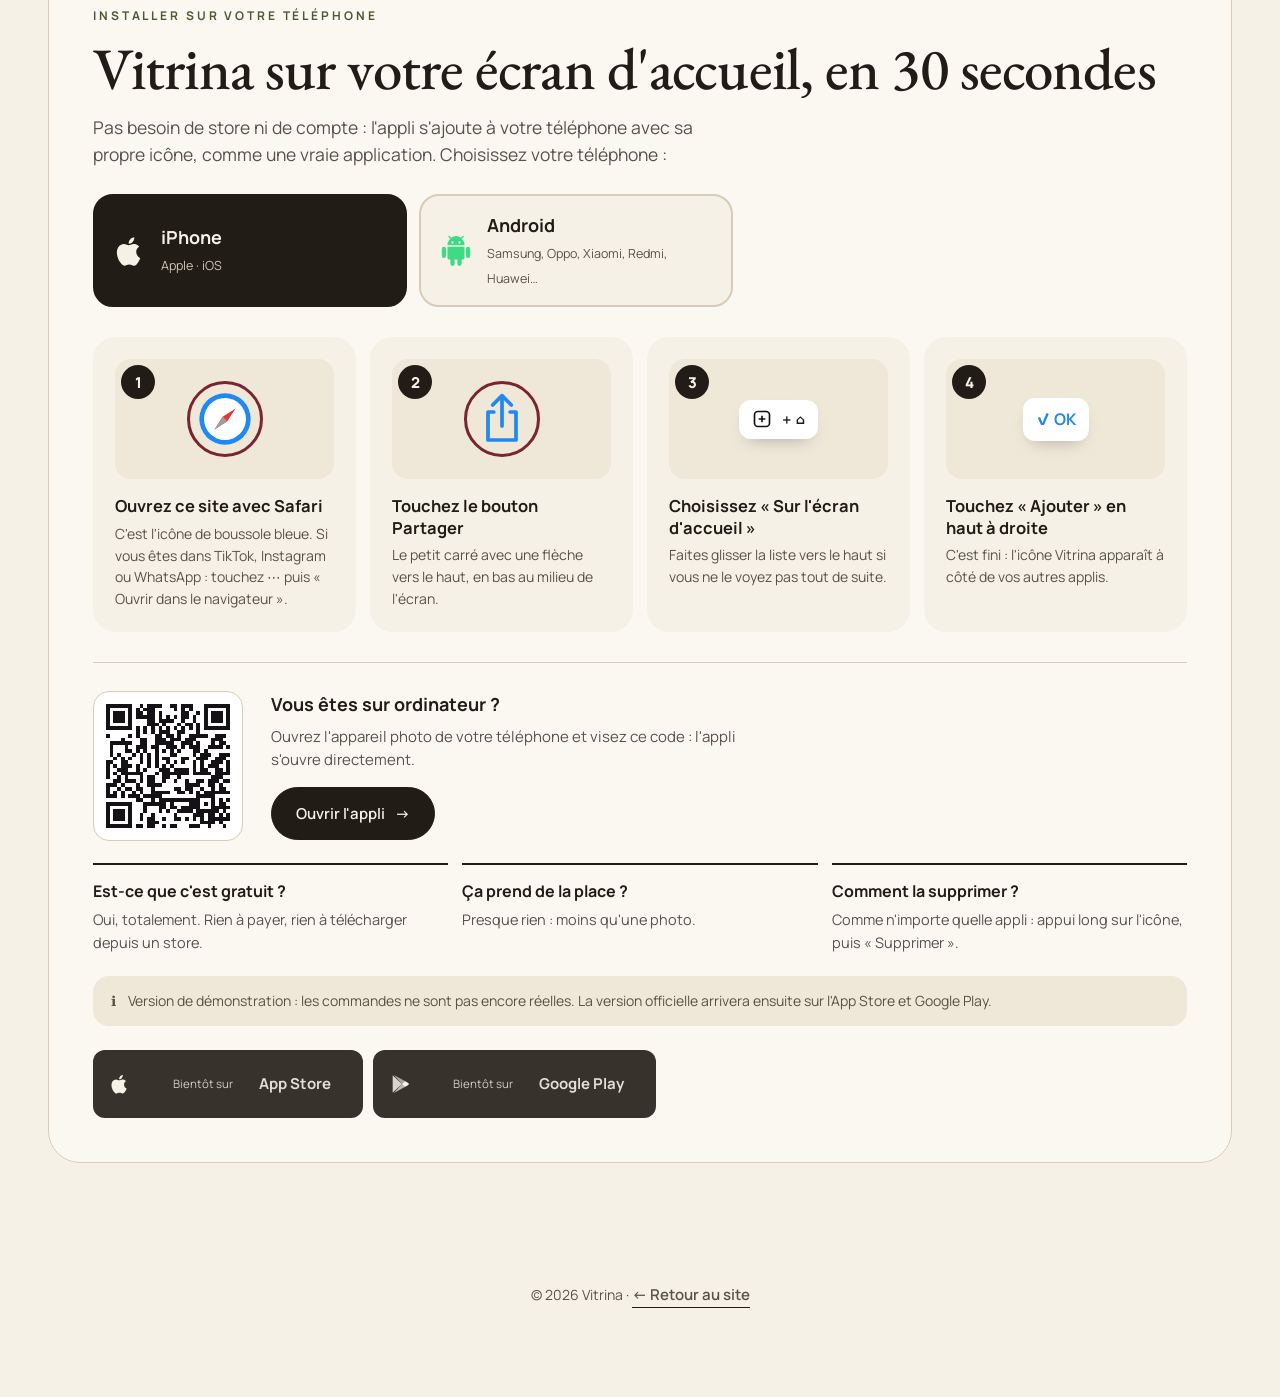
==== commit 1f48f1e7: "Appli : page de présentation animée + démo auto, guide d'installation iPhone/Android, appli plein éc" ====
--- a/app.html
+++ b/app.html
@@ -1,30 +1,74 @@
 <!doctype html>
 <html lang="fr"><head><meta charset="utf-8"><meta name="viewport" content="width=device-width,initial-scale=1">
 <title>Vitrina</title><meta name="robots" content="noindex,nofollow">
-<link rel="icon" href="img/favicon.svg">
+<link rel="icon" href="img/favicon.svg"><link rel="manifest" href="manifest.webmanifest"><meta name="theme-color" content="#7B2333">
+<link rel="apple-touch-icon" href="img/icon-180.png">
 <link rel="preconnect" href="https://fonts.googleapis.com"><link rel="preconnect" href="https://fonts.gstatic.com" crossorigin>
 <link href="https://fonts.googleapis.com/css2?family=EB+Garamond:ital,wght@0,400..600;1,400..600&family=Manrope:wght@400..700&family=IBM+Plex+Sans+Arabic:wght@400;500;600;700&family=Noto+Naskh+Arabic:wght@400..600&display=swap" rel="stylesheet">
-<link rel="stylesheet" href="assets/style.css"><link rel="stylesheet" href="assets/app.css">
-</head><body>
-<div class="appage">
- <div class="side">
-  <a href="index.html" class="link" data-a="back_site"></a>
-  <div class="kicker" style="margin-top:28px" data-a="t_kick"></div>
-  <h1><span data-a="t_h1a"></span><br><em data-a="t_h1b"></em></h1>
+<link rel="stylesheet" href="assets/style.css"><link rel="stylesheet" href="assets/app.css"><link rel="stylesheet" href="assets/app-page.css">
+</head><body data-base="" data-demo>
+<div class="ap">
+<span class="blob b1"></span><span class="blob b2"></span><span class="blob b3"></span>
+<div class="ap-top"><a href="index.html" class="logo"><span class="w">Vitr<i>i</i>na</span></a><div class="r"><a href="index.html" class="link" data-a="back_site"></a><div class="seg lgs lgtop"><button data-l="ar">ع</button><button data-l="el">ΕΛ</button><button data-l="fr">FR</button><button data-l="en">EN</button></div></div></div>
+
+<section class="ap-hero">
+ <div class="txt">
+  <div class="kicker" data-a="t_kick"></div>
+  <h1><span data-a="t_h1a"></span> <em data-a="t_h1b"></em></h1>
   <p class="lead" data-a="t_sub"></p>
-  <div class="seg lgs" style="display:inline-flex;margin-top:20px"><button data-l="ar">ع</button><button data-l="el">ΕΛ</button><button data-l="fr">FR</button><button data-l="en">EN</button></div>
-  <div class="screens" id="scrlist"></div>
+  <div class="ap-ctas"><a class="btn" href="appli.html"><span data-a="open_full"></span> <span class="arrow">→</span></a><a class="btn ghost" href="#installer"><span data-a="how_inst"></span> ↓</a></div>
+  <div class="seg lgs" style="display:inline-flex;margin-top:22px"><button data-l="ar">ع</button><button data-l="el">ΕΛ</button><button data-l="fr">FR</button><button data-l="en">EN</button></div>
+  <div class="chipsrow" id="scrlist"></div>
  </div>
- <div class="phone"><div class="scr2"><div class="sbar" id="sbar"><span id="clk">20:14</span><span>●●● ◔ ▮</span></div><div class="view" id="view"></div><div class="tabs" id="tabs"></div></div></div>
- <div class="side right">
-  <ul class="feat">
-   <li><b data-a="f1"></b><span data-a="f1d"></span></li>
-   <li><b data-a="f2"></b><span data-a="f2d"></span></li>
-   <li><b data-a="f3"></b><span data-a="f3d"></span></li>
-   <li><b data-a="f4"></b><span data-a="f4d"></span></li>
-  </ul>
-  <div class="store"><span><span data-a="soon"></span><b>App Store</b></span><span><span data-a="soon"></span><b>Google Play</b></span></div>
+ <div class="stage">
+  <div class="tilt">
+   <div class="phone"><div class="scr2"><div class="sbar" id="sbar"><span id="clk">20:14</span><span>●●● ◔ ▮</span></div><div class="view" id="view"></div><div class="tabs" id="tabs"></div></div></div>
+  </div>
+  <div class="orb o1"><img src="img/p/robe-sequins-rouge.webp" alt=""><div><b>♥ 248</b></div></div>
+  <div class="orb o2"><img src="img/p/manteau-daim.webp" alt=""><div><b>8 000 DA</b><span class="bob">✓ 🛍</span></div></div>
+  <div class="orb o3"><span class="bob">🔔</span> 🇩🇿 🇬🇷</div>
+  <div class="orb o4">✦ drop</div>
+  <div class="demochip" id="demochip"><span data-a="demo"></span></div>
  </div>
+</section>
+
+<section class="ap-sec">
+ <h2 class="rv" data-a="feat_t"></h2>
+ <div class="feats">
+  <div class="fc rv"><div class="ic2">⏱</div><b data-a="f1"></b><span data-a="f1d"></span></div>
+  <div class="fc rv"><div class="ic2">🔔</div><b data-a="f2"></b><span data-a="f2d"></span></div>
+  <div class="fc rv"><div class="ic2">📸</div><b data-a="f3"></b><span data-a="f3d"></span></div>
+  <div class="fc rv"><div class="ic2">🌍</div><b data-a="f4"></b><span data-a="f4d"></span></div>
+ </div>
+</section>
+
+<section class="ap-sec" id="installer" style="padding-top:20px">
+ <div class="inst rv">
+  <div class="kicker" data-a="inst_kick"></div>
+  <h2 data-a="inst_t"></h2>
+  <p class="lead" data-a="inst_sub"></p>
+  <div class="ostabs">
+   <button data-os="ios"><svg fill="currentColor" viewBox="0 0 24 24"><path d="M16.4 12.6c0-2.4 2-3.6 2.1-3.6-1.2-1.7-3-1.9-3.6-1.9-1.5-.2-3 .9-3.8.9-.8 0-2-.9-3.3-.9-1.7 0-3.3 1-4.2 2.5-1.8 3.1-.5 7.7 1.3 10.2.9 1.2 1.9 2.6 3.2 2.6 1.3-.1 1.8-.8 3.3-.8 1.6 0 2 .8 3.3.8 1.4 0 2.3-1.3 3.1-2.5 1-1.4 1.4-2.8 1.4-2.9 0 0-2.7-1-2.8-4.4zM14 5.4c.7-.8 1.2-2 1-3.1-1 0-2.2.7-2.9 1.5-.6.7-1.2 1.9-1 3 1.1.1 2.2-.6 2.9-1.4z"/></svg><span><b data-a="tab_ios"></b><small data-a="tab_ios_s"></small></span></button>
+   <button data-os="and"><svg viewBox="0 0 24 24"><path d="M6 9h12v8a1 1 0 0 1-1 1h-1v3a1.5 1.5 0 0 1-3 0v-3h-2v3a1.5 1.5 0 0 1-3 0v-3H7a1 1 0 0 1-1-1V9zm-2.5 0A1.5 1.5 0 0 1 5 10.5v5a1.5 1.5 0 0 1-3 0v-5A1.5 1.5 0 0 1 3.5 9zm17 0a1.5 1.5 0 0 1 1.5 1.5v5a1.5 1.5 0 0 1-3 0v-5A1.5 1.5 0 0 1 20.5 9zM15.5 2.6l1.3-1.3a.4.4 0 0 1 .6.6l-1.4 1.4A5.9 5.9 0 0 1 18 8H6a5.9 5.9 0 0 1 2-4.7L6.6 1.9a.4.4 0 0 1 .6-.6l1.3 1.3a6 6 0 0 1 7 0zM9.5 5.2a.8.8 0 1 0 0 1.6.8.8 0 0 0 0-1.6zm5 0a.8.8 0 1 0 0 1.6.8.8 0 0 0 0-1.6z" fill="#3DDC84"/></svg><span><b data-a="tab_and"></b><small data-a="tab_and_s"></small></span></button>
+  </div>
+  <div class="steps-os" data-for="ios"><div class="st"><span class="n">1</span><div class="vis"><span class="ring"></span><svg viewBox="0 0 48 48"><circle cx="24" cy="24" r="22" fill="#1E88F5"/><circle cx="24" cy="24" r="18" fill="#fff"/><path d="M33 15 L26 26 L15 33 L22 22Z" fill="#E53935"/><path d="M26 26 L15 33 L22 22Z" fill="#9E9E9E"/></svg></div><div><b data-a="ios1"></b><p data-a="ios1d"></p></div></div><div class="st"><span class="n">2</span><div class="vis"><span class="ring"></span><svg viewBox="0 0 48 48" fill="none" stroke="#1E88F5" stroke-width="3.2" stroke-linecap="round" stroke-linejoin="round"><path d="M17 18h-5v24h24V18h-5"/><path d="M24 30V5"/><path d="M16 12l8-8 8 8"/></svg></div><div><b data-a="ios2"></b><p data-a="ios2d"></p></div></div><div class="st"><span class="n">3</span><div class="vis"><span class="lbl"><svg viewBox="0 0 24 24" style="width:20px;height:20px" fill="none" stroke="#141217" stroke-width="2"><rect x="3" y="3" width="18" height="18" rx="4"/><path d="M12 8v8M8 12h8"/></svg>＋ ⌂</span></div><div><b data-a="ios3"></b><p data-a="ios3d"></p></div></div><div class="st"><span class="n">4</span><div class="vis"><span class="lbl" style="color:#1E88F5;font-size:16px">✓ OK</span></div><div><b data-a="ios4"></b><p data-a="ios4d"></p></div></div></div>
+  <div class="steps-os" data-for="and" hidden><div class="st"><span class="n">1</span><div class="vis"><span class="ring"></span><svg viewBox="0 0 48 48"><circle cx="24" cy="24" r="22" fill="#DB4437"/><path d="M24 24 L43 13 A22 22 0 0 1 35 43Z" fill="#FFCD40"/><path d="M24 24 L35 43 A22 22 0 0 1 5 13Z" fill="#0F9D58"/><path d="M24 24 L5 13 A22 22 0 0 1 43 13Z" fill="#DB4437"/><circle cx="24" cy="24" r="10" fill="#fff"/><circle cx="24" cy="24" r="7.5" fill="#4285F4"/></svg></div><div><b data-a="and1"></b><p data-a="and1d"></p></div></div><div class="st"><span class="n">2</span><div class="vis"><span class="ring"></span><svg viewBox="0 0 48 48" fill="#141217"><circle cx="24" cy="11" r="4.5"/><circle cx="24" cy="24" r="4.5"/><circle cx="24" cy="37" r="4.5"/></svg></div><div><b data-a="and2"></b><p data-a="and2d"></p></div></div><div class="st"><span class="n">3</span><div class="vis"><span class="lbl">⬇︎ ＋ ⌂</span></div><div><b data-a="and3"></b><p data-a="and3d"></p></div></div><div class="st"><span class="n">4</span><div class="vis"><span class="lbl" style="color:#0F9D58;font-size:16px">✓ OK</span></div><div><b data-a="and4"></b><p data-a="and4d"></p></div></div></div>
+  <div class="inst-foot">
+   <div class="qrbox"><div class="qr"><img src="img/qr-appli.png" alt="QR"></div></div>
+   <div><b data-a="qr_t"></b><p data-a="qr_d"></p>
+    <div class="ap-ctas" style="margin-top:16px"><a class="btn" href="appli.html"><span data-a="open_full"></span> <span class="arrow">→</span></a><button class="btn ghost" data-install hidden><span data-a="inst_now"></span> ⬇︎</button></div>
+   </div>
+  </div>
+  <div class="faq">
+   <div><b data-a="faq1"></b><p data-a="faq1d"></p></div>
+   <div><b data-a="faq2"></b><p data-a="faq2d"></p></div>
+   <div><b data-a="faq3"></b><p data-a="faq3d"></p></div>
+  </div>
+  <div class="note">ℹ️ <span data-a="note"></span></div>
+  <div class="storebadges"><span><svg viewBox="0 0 24 24"><path d="M16.4 12.6c0-2.4 2-3.6 2.1-3.6-1.2-1.7-3-1.9-3.6-1.9-1.5-.2-3 .9-3.8.9-.8 0-2-.9-3.3-.9-1.7 0-3.3 1-4.2 2.5-1.8 3.1-.5 7.7 1.3 10.2.9 1.2 1.9 2.6 3.2 2.6 1.3-.1 1.8-.8 3.3-.8 1.6 0 2 .8 3.3.8 1.4 0 2.3-1.3 3.1-2.5 1-1.4 1.4-2.8 1.4-2.9 0 0-2.7-1-2.8-4.4zM14 5.4c.7-.8 1.2-2 1-3.1-1 0-2.2.7-2.9 1.5-.6.7-1.2 1.9-1 3 1.1.1 2.2-.6 2.9-1.4z"/></svg><span><span data-a="soon"></span><b>App Store</b></span></span><span><svg viewBox="0 0 24 24"><path d="M4 2.5v19l10-9.5z" opacity=".85"/><path d="M14 12l3.3-3.2L5.3 2.1z" opacity=".6"/><path d="M14 12l3.3 3.2-12 6.7z" opacity=".7"/><path d="M17.3 8.8 21 11a1.2 1.2 0 0 1 0 2l-3.7 2.2L14 12z"/></svg><span><span data-a="soon"></span><b>Google Play</b></span></span></div>
+ </div>
+</section>
+<div class="ap-foot">© 2026 Vitrina · <a class="link" href="index.html" data-a="back_site"></a></div>
 </div>
 <a class="vswitch" href="moderne/app.html">Version moderne <span class="arrow">→</span></a>
 <script src="assets/produits.js"></script><script src="assets/i18n.js"></script><script src="assets/app.js"></script>
--- a/assets/style.css
+++ b/assets/style.css
@@ -319,3 +319,22 @@
 
 html,body{overflow-x:clip}
 @media(max-width:640px){.vswitch{bottom:12px;inset-inline-end:12px;padding:9px 14px;font-size:12px}}
+.pc .quick{-webkit-appearance:none;appearance:none;padding:0;line-height:1;aspect-ratio:1/1;min-height:0;max-height:40px;max-width:40px;font-size:18px;top:auto;flex:none}
+@media(max-width:640px){.toast{bottom:72px;max-width:calc(100vw - 32px);font-size:13px}}
+
+/* bandeau « appli » en bas de toutes les pages */
+.appbar{margin:70px auto 0;max-width:1240px;padding:0 28px}
+.appbar .in{display:grid;grid-template-columns:auto 1fr auto;gap:26px;align-items:center;background:var(--ink);color:var(--paper);border-radius:28px;padding:22px 26px;position:relative;overflow:hidden}
+.appbar .in:before{content:"";position:absolute;width:300px;height:300px;border-radius:50%;background:var(--bord);filter:blur(70px);opacity:.55;right:-80px;top:-120px;animation:drift 10s ease-in-out infinite alternate}
+.appbar .ico{width:64px;height:64px;border-radius:18px;background:var(--bord);display:grid;place-items:center;font-family:"EB Garamond",serif;font-style:italic;font-size:40px;color:#fff;position:relative;animation:float 4s ease-in-out infinite}
+.appbar b{font-size:20px;display:block}
+.appbar p{color:#CFC5B5;font-size:14.5px}
+.appbar .bt{display:flex;gap:8px;position:relative;flex-wrap:wrap}
+.appbar .btn{background:var(--paper);color:var(--ink);border-color:var(--paper)}
+.appbar .btn.ghost{background:transparent;color:var(--paper);border-color:#6b6157}
+.appbar .os{display:flex;gap:6px;margin-top:6px}
+.appbar .os span{font-size:11.5px;border:1px solid #5d544b;border-radius:99px;padding:3px 9px;color:#E7DFD2}
+@media(max-width:760px){.appbar{padding:0 16px}.appbar .in{grid-template-columns:auto 1fr;gap:14px}.appbar .bt{grid-column:1/-1}.appbar .btn{flex:1;justify-content:center;padding:13px}}
+
+@keyframes drift{to{transform:translate(80px,60px) scale(1.15)}}
+@keyframes float{50%{translate:0 -14px}}
--- a/assets/app-page.css
+++ b/assets/app-page.css
@@ -0,0 +1,127 @@
+/* ===== page de présentation de l'appli ===== */
+.ap{position:relative;overflow:hidden}
+.ap-top{position:sticky;top:0;z-index:60;display:flex;align-items:center;justify-content:space-between;gap:12px;padding:14px 28px;background:rgba(246,241,231,.82);backdrop-filter:blur(12px);border-bottom:1px solid var(--line)}
+.ap-top .logo .w{font-size:28px}
+.ap-top .r{display:flex;gap:10px;align-items:center}
+.blob{position:absolute;border-radius:50%;filter:blur(60px);opacity:.55;z-index:0;animation:drift 16s ease-in-out infinite alternate;pointer-events:none}
+.blob.b1{width:520px;height:520px;background:var(--blush);top:-120px;left:-140px}
+.blob.b2{width:420px;height:420px;background:#CFD8B4;top:260px;right:-120px;animation-delay:-6s}
+.blob.b3{width:360px;height:360px;background:#F0D3A8;top:900px;left:30%;animation-delay:-10s}
+@keyframes drift{to{transform:translate(80px,60px) scale(1.15)}}
+
+.ap-hero{position:relative;z-index:1;display:grid;grid-template-columns:1fr auto;gap:60px;align-items:center;max-width:1240px;margin:0 auto;padding:56px 28px 40px}
+.ap-hero h1{font-size:clamp(50px,6.4vw,96px);margin:16px 0 18px}
+.ap-hero h1 em{display:block}
+.ap-hero .lead{margin-bottom:28px}
+.ap-ctas{display:flex;gap:10px;flex-wrap:wrap}
+.chipsrow{display:flex;gap:8px;flex-wrap:wrap;margin-top:28px}
+.chipsrow button{border:1px solid var(--line);background:var(--card);border-radius:99px;padding:9px 14px;font-size:13.5px;font-weight:600;cursor:pointer;display:flex;gap:7px;align-items:center;transition:.2s}
+.chipsrow button b{font-family:var(--serif);font-style:italic;color:var(--bord);font-size:16px}
+.chipsrow button.on{background:var(--ink);color:var(--paper);border-color:var(--ink)}
+.chipsrow button.on b{color:#F0C9B7}
+
+.stage{position:relative;perspective:1200px;padding:20px 40px}
+.tilt{transition:transform .25s ease-out;transform-style:preserve-3d}
+.stage .phone{animation:float 6s ease-in-out infinite}
+@keyframes float{50%{translate:0 -14px}}
+.orb{position:absolute;z-index:5;background:var(--card);border-radius:18px;box-shadow:0 20px 40px -18px rgba(40,25,10,.45);padding:8px;display:flex;gap:10px;align-items:center;font-size:12.5px;transition:translate .3s ease-out;animation:pop .8s cubic-bezier(.2,1.4,.4,1) both}
+.orb img{width:46px;height:58px;border-radius:10px;object-fit:cover}
+.orb b{display:block;font-size:13px}
+.orb span{color:var(--ink2)}
+.orb.o1{top:90px;left:-70px;animation-delay:.4s}
+.orb.o2{top:340px;right:-80px;animation-delay:.7s}
+.orb.o3{bottom:110px;left:-50px;animation-delay:1s;padding:10px 14px;font-weight:700}
+.orb.o4{top:20px;right:-30px;animation-delay:1.2s;padding:10px 14px;background:var(--bord);color:#fff;font-weight:700}
+@keyframes pop{from{opacity:0;transform:scale(.6) translateY(20px)}}
+.orb .bob{display:inline-block;animation:bob2 3s ease-in-out infinite}
+@keyframes bob2{50%{transform:translateY(-4px)}}
+.demochip{display:flex;justify-content:center;margin-top:18px}
+.demochip span{display:inline-flex;gap:8px;align-items:center;background:var(--card);border:1px solid var(--line);border-radius:99px;padding:7px 14px;font-size:12.5px;font-weight:600}
+.demochip span:before{content:"";width:8px;height:8px;border-radius:50%;background:#2BB45E;animation:pulse 1.4s infinite}
+.demochip.off{opacity:0;transition:.4s}
+
+.ap-sec{position:relative;z-index:1;max-width:1240px;margin:0 auto;padding:80px 28px}
+.ap-sec h2{font-size:clamp(36px,4.6vw,62px);margin:12px 0 14px}
+.feats{display:grid;grid-template-columns:repeat(4,1fr);gap:16px;margin-top:30px}
+.fc{background:var(--card);border:1px solid var(--line);border-radius:22px;padding:26px;transition:transform .4s,box-shadow .4s}
+.fc:hover{transform:translateY(-6px);box-shadow:0 20px 40px -24px rgba(40,25,10,.4)}
+.fc .ic2{width:52px;height:52px;border-radius:16px;display:grid;place-items:center;font-size:24px;background:var(--paper2);margin-bottom:18px}
+.fc b{display:block;font-family:var(--serif);font-size:24px;font-weight:500;line-height:1.1;margin-bottom:8px}
+.fc span{color:var(--ink2);font-size:14.5px}
+.feats .fc:nth-child(2){transition-delay:.08s}.feats .fc:nth-child(3){transition-delay:.16s}.feats .fc:nth-child(4){transition-delay:.24s}
+
+/* install */
+.inst{background:var(--card);border:1px solid var(--line);border-radius:32px;padding:44px;position:relative;overflow:hidden}
+.ostabs{display:grid;grid-template-columns:1fr 1fr;gap:12px;margin:26px 0 30px;max-width:640px}
+.ostabs button{display:flex;gap:14px;align-items:center;text-align:start;border:2px solid var(--line);background:var(--paper);border-radius:20px;padding:16px 18px;cursor:pointer;transition:.25s}
+.ostabs button svg{width:34px;height:34px;flex:none}
+.ostabs button b{display:block;font-size:18px}
+.ostabs button small{color:var(--ink2);font-size:12.5px}
+.ostabs button.on{border-color:var(--ink);background:var(--ink);color:var(--paper)}
+.ostabs button.on small{color:#CFC5B5}
+.steps-os{display:grid;grid-template-columns:repeat(4,1fr);gap:14px;counter-reset:st}
+.st{background:var(--paper);border-radius:22px;padding:22px;position:relative;animation:stepin .6s both}
+.st:nth-child(2){animation-delay:.1s}.st:nth-child(3){animation-delay:.2s}.st:nth-child(4){animation-delay:.3s}
+@keyframes stepin{from{opacity:0;transform:translateY(16px)}}
+.st .n{position:absolute;top:16px;inset-inline-end:18px;font-family:var(--serif);font-style:italic;font-size:44px;color:var(--bord);line-height:1;opacity:.85}
+.st .vis{height:120px;border-radius:16px;background:var(--paper2);display:grid;place-items:center;margin-bottom:16px;position:relative;overflow:hidden}
+.st .vis svg{width:56px;height:56px}
+.st .vis .ring{position:absolute;width:76px;height:76px;border-radius:50%;border:3px solid var(--bord);animation:ring 1.8s ease-out infinite}
+@keyframes ring{from{transform:scale(.7);opacity:1}to{transform:scale(1.5);opacity:0}}
+.st .vis .lbl{background:#fff;border-radius:12px;padding:9px 13px;font-size:13px;font-weight:700;box-shadow:0 8px 18px -10px rgba(0,0,0,.35);display:flex;gap:8px;align-items:center}
+.st b{display:block;font-size:16.5px;line-height:1.3;margin-bottom:6px;padding-inline-end:36px}
+.st p{font-size:14px;color:var(--ink2)}
+.inst-foot{display:grid;grid-template-columns:auto 1fr;gap:28px;align-items:center;margin-top:30px;padding-top:28px;border-top:1px solid var(--line)}
+.qr{width:150px;height:150px;border-radius:16px;background:#fff;padding:8px;border:1px solid var(--line)}
+.qr img{width:100%;height:100%;image-rendering:pixelated}
+.inst-foot b{font-size:18px;display:block;margin-bottom:6px}
+.inst-foot p{color:var(--ink2);font-size:15px;max-width:52ch}
+.note{margin-top:22px;display:flex;gap:12px;align-items:flex-start;background:var(--paper2);border-radius:16px;padding:14px 18px;font-size:14px;color:var(--ink2)}
+.faq{display:grid;grid-template-columns:repeat(3,1fr);gap:14px;margin-top:22px}
+.faq div{border-top:2px solid var(--ink);padding-top:14px}
+.faq b{display:block;margin-bottom:6px}
+.faq p{font-size:14.5px;color:var(--ink2)}
+.storebadges{display:flex;gap:10px;flex-wrap:wrap;margin-top:24px}
+.storebadges span{background:var(--ink);color:var(--paper);border-radius:12px;padding:9px 16px;font-size:11.5px;line-height:1.25;display:flex;gap:10px;align-items:center;opacity:.9}
+.storebadges span b{display:block;font-size:15px}
+.storebadges svg{width:22px;height:22px;fill:currentColor}
+.ap-foot{position:relative;z-index:1;text-align:center;padding:40px 20px 90px;color:var(--ink2);font-size:14px}
+
+@media(max-width:1000px){
+  .ap-hero{grid-template-columns:1fr;gap:20px;padding-top:30px}
+  .ap-hero .stage{order:2;justify-self:center}
+  .ap-hero .txt{order:1}
+  .feats{grid-template-columns:1fr 1fr}
+  .steps-os{grid-template-columns:1fr 1fr}
+}
+@media(max-width:640px){
+  .ap-top{padding:12px 16px}
+  .ap-top .lgtop{display:none}
+  .ap-hero{padding:24px 16px 20px}
+  .ap-hero h1{font-size:48px}
+  .stage{padding:10px 0;transform:scale(.92);transform-origin:top center;margin-bottom:-50px}
+  .orb.o1{left:-14px;top:60px}.orb.o2{right:-14px}.orb.o3{left:-10px}.orb.o4{right:-6px}
+  .orb img{width:36px;height:46px}
+  .ap-sec{padding:56px 16px}
+  .feats{grid-template-columns:1fr}
+  .inst{padding:26px 18px;border-radius:26px}
+  .ostabs{grid-template-columns:1fr 1fr;gap:8px}
+  .ostabs button{padding:12px;gap:10px;flex-direction:column;align-items:flex-start}
+  .ostabs button small{display:none}
+  .steps-os{grid-template-columns:1fr}
+  .st{display:grid;grid-template-columns:96px 1fr;gap:14px;align-items:center;padding:14px}
+  .st .vis{height:96px;margin:0}
+  .st .vis svg{width:42px;height:42px}
+  .st .vis .ring{width:60px;height:60px}
+  .st .vis .lbl{font-size:10.5px;padding:6px 8px}
+  .st .n{font-size:30px;top:10px}
+  .inst-foot{grid-template-columns:1fr}
+  .inst-foot .qr{display:none}
+  .faq{grid-template-columns:1fr}
+}
+@media(max-width:640px){.inst-foot .qrbox{display:none}}
+
+[hidden]{display:none!important}
+.st .n{top:28px;inset-inline-start:28px;inset-inline-end:auto;z-index:2;width:34px;height:34px;border-radius:50%;background:var(--ink);color:var(--paper);font-family:var(--sans);font-style:normal;font-weight:800;font-size:15px;display:grid;place-items:center;opacity:1}
+.st b{padding-inline-end:0}
+@media(max-width:640px){.chipsrow{display:none}.orb.o2,.orb.o3{display:none}.st .n{top:18px;inset-inline-start:18px;width:26px;height:26px;font-size:12px}}
